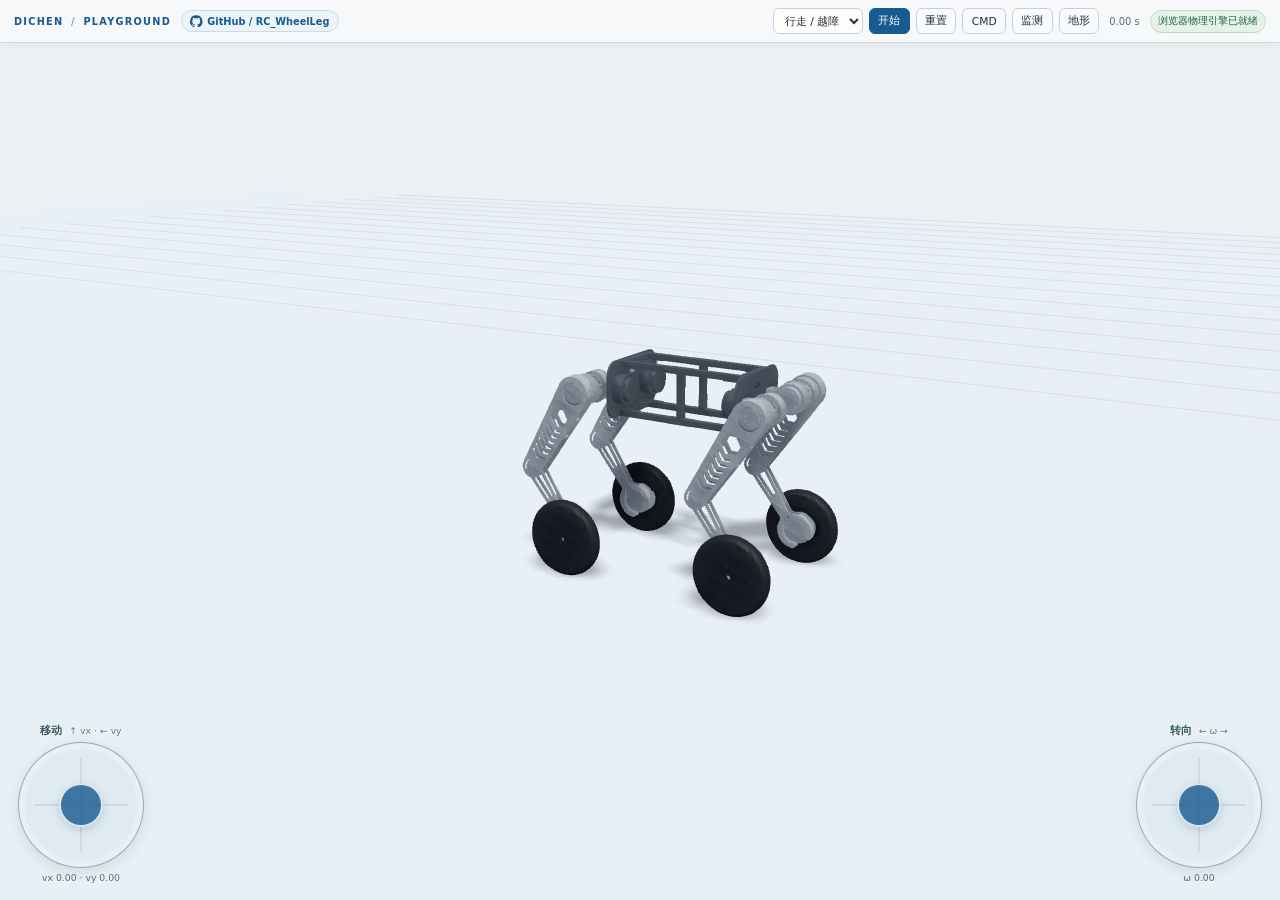
==== playground/index.html @ da1431a9 "feat: 用静态个人主页替换 Astro 博客 - 站点改为无构建的纯静态个人主页（index.html + assets/ + lang/ + playground/） - 新增 playgrou" ====
<!doctype html>
<html lang="zh-CN">
  <head>
    <meta charset="UTF-8" />
    <meta name="viewport" content="width=device-width, initial-scale=1.0" />
    <meta name="theme-color" content="#edf0f3" />
    <title>轮足机器人策略试玩区</title>
    <script type="module" crossorigin src="./assets/index-Bb1L5g20.js"></script>
    <link rel="stylesheet" crossorigin href="./assets/index-BJphMApO.css">
  </head>
  <body>
    <main id="scene" aria-label="16DOF 轮足机器人 MuJoCo 策略试玩画面">
      <div id="bootScreen" class="boot-screen" role="status">
        <div class="boot-mark">DICHEN / PLAYGROUND</div>
        <div class="boot-spinner" aria-hidden="true"></div>
        <strong>正在准备策略试玩区</strong>
        <span id="bootStage">初始化场景…</span>
        <div class="boot-progress" aria-label="加载进度"><i id="bootProgress"></i></div>
        <output id="bootPercent">0%</output>
      </div>

      <header class="top-bar">
        <a class="brand" href="../" aria-label="返回 Dichen 个人主页">DICHEN <span>/</span> PLAYGROUND</a>
        <div class="policy-context">
          <strong id="policyName">轮足机器人策略试玩</strong>
          <span id="policyMeta">浏览器内 MuJoCo WASM</span>
        </div>
        <a class="project-link" href="https://github.com/Dichen33/RC_WheelLeg" target="_blank" rel="noopener noreferrer" aria-label="在 GitHub 查看 RC_WheelLeg 仓库">
          <svg class="github-mark" viewBox="0 0 24 24" aria-hidden="true"><path d="M12 .5a12 12 0 0 0-3.79 23.39c.6.11.82-.26.82-.58v-2.04c-3.34.73-4.04-1.61-4.04-1.61-.55-1.39-1.34-1.76-1.34-1.76-1.09-.75.08-.74.08-.74 1.2.08 1.84 1.23 1.84 1.23 1.07 1.83 2.8 1.3 3.48.99.11-.77.42-1.3.76-1.6-2.67-.3-5.47-1.34-5.47-5.95 0-1.31.47-2.38 1.23-3.22-.12-.3-.53-1.52.12-3.17 0 0 1-.32 3.3 1.23a11.5 11.5 0 0 1 6 0c2.3-1.55 3.3-1.23 3.3-1.23.65 1.65.24 2.87.12 3.17.77.84 1.23 1.91 1.23 3.22 0 4.62-2.81 5.64-5.48 5.94.43.37.81 1.1.81 2.22v3.29c0 .32.22.69.83.57A12 12 0 0 0 12 .5Z" /></svg>
          <span>GitHub / RC_WheelLeg</span>
        </a>
        <div class="top-actions">
          <select id="policy" aria-label="选择策略"></select>
          <button id="start" class="primary" disabled>开始</button>
          <button id="reset" disabled>重置</button>
          <button id="cmdToggle" disabled>CMD</button>
          <button id="monitorToggle" disabled>监测</button>
          <button id="terrainToggle" disabled>地形</button>
        </div>
        <output id="command" class="command-output">vx 0.00 · vy 0.00 · ω 0.00</output>
        <output id="clock" class="clock">0.00 s</output>
        <span id="engineState" class="pill">正在加载…</span>
      </header>


      <div class="virtual-joystick joystick-left" id="leftJoystick" aria-label="左虚拟摇杆，控制前后左右">
        <div class="joystick-label"><strong>移动</strong><span>↑ vx · ← vy</span></div>
        <div class="joystick-base"><i class="joystick-cross horizontal"></i><i class="joystick-cross vertical"></i><div class="joystick-knob"></div></div>
        <output id="leftJoystickValue">vx 0.00 · vy 0.00</output>
      </div>
      <div class="virtual-joystick joystick-right" id="rightJoystick" aria-label="右虚拟摇杆，控制左右转向">
        <div class="joystick-label"><strong>转向</strong><span>← ω →</span></div>
        <div class="joystick-base"><i class="joystick-cross horizontal"></i><i class="joystick-cross vertical"></i><div class="joystick-knob"></div></div>
        <output id="rightJoystickValue">ω 0.00</output>
      </div>

      <aside id="cmdPanel" class="cmd-panel" aria-label="CMD 控制器" hidden>
        <div class="panel-heading">
          <div><p class="panel-kicker">PLAYGROUND / CMD</p><strong>运动指令</strong></div>
          <button id="cmdClose" class="icon-button" aria-label="关闭 CMD 控制器">×</button>
        </div>
        <p class="panel-copy">Q/E 转向、W/S 前后、A/D 横移；此处设置按键和摇杆对应的速度赋值。</p>
        <div class="controller-status"><span>输入模式</span><output id="controlSource">待命</output></div>
        <div class="command-settings">
          <label><span>vx 赋值</span><input id="commandSpeedVx" type="range" min="0" max="1" step="0.05" value="1" /><output id="commandSpeedVxValue">1.00 m/s</output></label>
          <label><span>vy 赋值</span><input id="commandSpeedVy" type="range" min="0" max="1" step="0.05" value="1" /><output id="commandSpeedVyValue">1.00 m/s</output></label>
          <label><span>ω 赋值</span><input id="commandSpeedYaw" type="range" min="0" max="1" step="0.05" value="1" /><output id="commandSpeedYawValue">1.00 rad/s</output></label>
        </div>
        <div class="command-live" aria-label="当前运动指令">
          <strong>当前指令</strong>
          <div><span>vx</span><output id="commandVxValue">0.00 m/s</output></div>
          <div><span>vy</span><output id="commandVyValue">0.00 m/s</output></div>
          <div><span>ω</span><output id="commandYawValue">0.00 rad/s</output></div>
        </div>
        <button id="commandStop" class="stop-command">归中 / 急停指令</button>
      </aside>

      <aside id="monitorPanel" class="monitor-panel" aria-label="策略监测" hidden>
        <div class="panel-heading">
          <div><p class="panel-kicker">PLAYGROUND / TELEMETRY</p><strong>策略监测</strong></div>
          <button id="monitorClose" class="icon-button" aria-label="关闭策略监测">×</button>
        </div>
        <div class="telemetry-summary"><span>机身 <output id="bodyPosition">x 0.00 · y 0.00 · z 0.00</output></span><span>接触 <output id="contactCount">0</output> · 地形 <output id="terrainContactCount">0</output></span></div>
        <canvas id="actionChart" width="320" height="132" aria-label="策略动作输出曲线"></canvas>
        <div id="actionValues" class="action-values" aria-label="当前十六维动作输出"></div>
      </aside>

      <aside id="terrainPanel" class="terrain-panel" aria-label="地形编辑器" hidden>
        <div class="panel-heading">
          <div><p class="panel-kicker">PLAYGROUND / TERRAIN</p><strong>地形编辑器</strong></div>
          <button id="terrainClose" class="icon-button" aria-label="关闭地形编辑器">×</button>
        </div>
        <p class="panel-copy">浏览器内编辑；应用时同步更新物理碰撞。可导入 ArenaX 场景 JSON 或基础 box XML。</p>
        <div class="terrain-form">
          <label>地表<select id="terrainKind"><option value="flat">平地</option><option value="slope">坡道</option><option value="stairs">阶梯</option><option value="obstacle_mix">随机障碍</option></select></label>
          <label>随机种子<input id="terrainSeed" type="number" min="0" max="99999" value="7" /></label>
        </div>
        <div class="terrain-tools" aria-label="障碍工具">
          <button data-terrain-tool="platform" class="active">高台</button><button data-terrain-tool="stairs">台阶</button><button data-terrain-tool="ramp">斜坡</button><button data-terrain-tool="stones">梅花桩</button><button data-terrain-tool="wall">矮墙</button>
        </div>
        <canvas id="terrainMap" width="520" height="260" aria-label="地形俯视编辑画布"></canvas>
        <p id="terrainHint" class="terrain-hint">选择工具后，在场地中点击放置。点击已有标记可选中。</p>
        <div id="terrainElements" class="terrain-elements"></div>
        <div id="terrainElementEditor" class="terrain-element-editor" hidden>
          <strong>选中障碍参数</strong>
          <label>位置 X<input id="elementX" type="number" step="0.1" /></label>
          <label>位置 Y<input id="elementY" type="number" step="0.1" /></label>
          <label>高度<input id="elementHeight" type="number" min="0.04" max="2" step="0.02" /></label>
          <label>长度倍率<input id="elementScaleX" type="number" min="0.2" max="4" step="0.1" /></label>
          <label>宽度倍率<input id="elementScaleY" type="number" min="0.2" max="4" step="0.1" /></label>
          <label>朝向 °<input id="elementYaw" type="number" min="-180" max="180" step="5" /></label>
        </div>
        <div class="terrain-actions">
          <button id="terrainClear">清空</button><button id="terrainExport">导出 JSON</button>
          <label class="file-button">导入<input id="terrainImport" type="file" accept=".json,.xml,application/json,text/xml" /></label>
          <button id="terrainApply" class="primary">应用到场景</button>
        </div>
      </aside>
    </main>
  </body>
</html>
---- playground/assets/index-BJphMApO.css ----
:root{color:#20262d;background:#e9eef2;font-family:Inter,ui-sans-serif,system-ui,-apple-system,BlinkMacSystemFont,Segoe UI,sans-serif}*{box-sizing:border-box}body{margin:0;min-width:320px;overflow:hidden}button,select{font:inherit}button{background:#f8fafbd9;border:1px solid #c7d0d8;border-radius:6px;color:#24313b;cursor:pointer;padding:.42rem .66rem}button:hover:not(:disabled){background:#fff;border-color:#7f919f}button:disabled{cursor:wait;opacity:.54}button.primary{background:#185a91;border-color:#185a91;color:#fff}button.primary:hover:not(:disabled){background:#104b7b}#scene{background:#e9eef2;height:100dvh;min-height:420px;overflow:hidden;position:relative;width:100vw}.scene-canvas{top:0;right:0;bottom:0;left:0;position:absolute;z-index:0}.scene-canvas canvas{display:block;height:100%;width:100%}.top-bar{align-items:center;background:#f7f9fbe8;border-bottom:1px solid #cfd8df;box-shadow:0 1px 9px #1f36400e;display:flex;gap:10px;left:0;min-height:43px;padding:5px 14px;position:absolute;right:0;top:0;z-index:2;-webkit-backdrop-filter:blur(10px);backdrop-filter:blur(10px)}.brand{color:#185a91;font-size:.61rem;font-weight:780;letter-spacing:.13em;text-decoration:none;white-space:nowrap}.brand span{color:#8da1b0;padding:0 .18rem}.policy-context{border-left:1px solid #d3dce3;display:grid;gap:.06rem;min-width:0;padding-left:14px}.policy-context strong{font-size:.72rem;line-height:1.1;white-space:nowrap}.policy-context span{color:#70808c;font-size:.6rem;overflow:hidden;text-overflow:ellipsis;white-space:nowrap}.policy-context,.command-output{display:none}.project-link{align-items:center;background:#edf4f8;border:1px solid #cbdbe5;border-radius:999px;color:#185a91;display:inline-flex;flex:0 0 auto;font-size:.61rem;font-weight:700;gap:.28rem;padding:.26rem .52rem;text-decoration:none;white-space:nowrap}.project-link:hover{background:#e3eff6;border-color:#8eafc4;color:#104b7b}.github-mark{fill:currentColor;height:.78rem;width:.78rem}.top-actions{display:flex;gap:6px;margin-left:auto}.top-actions select{background:#fffdfa;border:1px solid #c7d0d8;border-radius:6px;color:#26333c;max-width:150px;padding:.31rem .4rem;font-size:.68rem}.top-actions button{font-size:.67rem;padding:.33rem .52rem}.command-output,.clock{color:#5c6c78;font-size:.62rem;white-space:nowrap}.clock{font-variant-numeric:tabular-nums}.pill{background:#f8fafb;border:1px solid #cbd2d9;border-radius:999px;color:#53616d;font-size:.61rem;padding:.25rem .45rem;white-space:nowrap}.pill.ready{background:#e5f2ea;border-color:#b8ddc3;color:#24613a}.pill.error{background:#fbe9e9;border-color:#efc4c4;color:#8f3030}.cmd-panel,.monitor-panel{background:#f9fbfdec;border:1px solid #cbd6df;border-radius:8px;box-shadow:0 8px 28px #22354422;display:grid;gap:9px;padding:11px;position:absolute;top:55px;z-index:3;-webkit-backdrop-filter:blur(12px);backdrop-filter:blur(12px)}.cmd-panel{left:14px;width:min(350px,calc(100vw - 28px))}.monitor-panel{left:378px;width:min(330px,calc(100vw - 392px))}.cmd-panel[hidden],.monitor-panel[hidden]{display:none}.telemetry-summary{color:#60707c;display:flex;font-size:.63rem;justify-content:space-between}.telemetry-summary output{color:#1f3f57;font-variant-numeric:tabular-nums}#actionChart{background:#edf2f5;border:1px solid #d2dde4;border-radius:6px;height:auto;width:100%}.action-values{display:grid;font-variant-numeric:tabular-nums;gap:3px 5px;grid-template-columns:repeat(4,1fr)}.action-values span{background:#f0f4f7;border-radius:3px;color:#50616d;font-size:.56rem;padding:.17rem .22rem}.action-values b{color:#195886;font-weight:680}.controller-status{align-items:center;background:#edf4f7;border:1px solid #d5e1e7;border-radius:5px;color:#627580;display:flex;font-size:.63rem;justify-content:space-between;padding:.38rem .5rem}.controller-status output{color:#185a91;font-weight:700}.command-settings{border-top:1px solid #d8e1e6;display:grid;gap:8px;padding-top:8px}.command-settings label{align-items:center;color:#4c5d68;display:grid;font-size:.63rem;gap:6px;grid-template-columns:58px 1fr 78px}.command-settings input{accent-color:#185a91;min-width:0}.command-settings output{color:#21608c;font-variant-numeric:tabular-nums;text-align:right}.command-live{display:grid;gap:5px;grid-template-columns:repeat(3,1fr)}.command-live strong{color:#263b49;font-size:.66rem;grid-column:1 / -1}.command-live div{background:#edf2f5;border-radius:4px;display:grid;gap:2px;padding:.35rem .4rem}.command-live span{color:#70808c;font-size:.57rem}.command-live output{color:#195886;font-size:.62rem;font-variant-numeric:tabular-nums;white-space:nowrap}.stop-command{background:#fff4f1;border-color:#e6b5a8;color:#9c4432;font-size:.65rem}.virtual-joystick{bottom:17px;color:#345466;display:grid;gap:4px;justify-items:center;pointer-events:auto;position:absolute;touch-action:none;-webkit-user-select:none;user-select:none;z-index:2}.joystick-left{left:18px}.joystick-right{right:18px}.joystick-label{align-items:baseline;display:flex;gap:7px;text-shadow:0 1px 2px #fff}.joystick-label strong{font-size:.7rem}.joystick-label span{color:#607985;font-size:.58rem}.joystick-base{background:#dbe8eea8;border:1px solid #7694a4b8;border-radius:50%;box-shadow:inset 0 0 0 6px #eef5f880,0 4px 13px #233b481c;height:126px;position:relative;width:126px}.joystick-cross{background:#6d8c9b55;display:block;left:50%;position:absolute;top:50%;transform:translate(-50%,-50%)}.joystick-cross.horizontal{height:1px;width:76%}.joystick-cross.vertical{height:76%;width:1px}.joystick-knob{background:#185a91cf;border:2px solid #ffffffcc;border-radius:50%;box-shadow:0 3px 9px #183e522e;height:44px;left:50%;position:absolute;top:50%;transform:translate(-50%,-50%);width:44px}.virtual-joystick output{color:#496978;font-size:.58rem;font-variant-numeric:tabular-nums;text-shadow:0 1px 2px #fff}.terrain-panel{background:#f9fbfdec;border-left:1px solid #cbd6df;box-shadow:-10px 0 32px #2235441f;display:flex;flex-direction:column;gap:10px;max-width:min(390px,100vw);overflow:auto;padding:14px;position:absolute;right:0;top:43px;bottom:0;width:390px;z-index:3;-webkit-backdrop-filter:blur(12px);backdrop-filter:blur(12px)}.terrain-panel[hidden]{display:none}.panel-heading{align-items:start;display:flex;justify-content:space-between}.panel-heading strong{font-size:.88rem}.panel-kicker{color:#185a91;font-size:.58rem;font-weight:750;letter-spacing:.12em;margin:0 0 .2rem}.panel-copy,.terrain-hint{color:#687984;font-size:.68rem;line-height:1.45;margin:0}.icon-button{font-size:1rem;line-height:1;padding:.2rem .43rem}.terrain-form{display:grid;grid-template-columns:1fr 1fr;gap:8px}.terrain-form label{color:#485963;display:grid;font-size:.65rem;font-weight:650;gap:.25rem}.terrain-form label:last-child{grid-column:span 2}.terrain-form select,.terrain-form input{background:#fff;border:1px solid #c7d0d8;border-radius:5px;color:#273640;min-width:0;padding:.32rem}.terrain-form input[type=range]{accent-color:#185a91;padding:0;width:100%}.terrain-form output{color:#627580;font-size:.61rem;font-weight:500}.terrain-tools{display:flex;flex-wrap:wrap;gap:5px}.terrain-tools button,.terrain-actions button,.file-button{font-size:.65rem;padding:.32rem .46rem}.terrain-tools button.active{background:#e6f0f8;border-color:#7ca4c3;color:#145486}#terrainMap{background:#eaf0eb;border:1px solid #c8d3db;border-radius:7px;cursor:crosshair;height:auto;max-width:100%;width:100%}.terrain-elements{display:grid;gap:4px;max-height:108px;overflow:auto}.terrain-element{align-items:center;background:#ffffffbd;border:1px solid #d6dfe5;border-radius:5px;display:flex;font-size:.65rem;justify-content:space-between;padding:.31rem .42rem}.terrain-element.selected{border-color:#5c93bb;color:#155583}.terrain-element button{font-size:.61rem;padding:.16rem .32rem}.terrain-element-editor{background:#f2f6f8;border:1px solid #d4e0e6;border-radius:6px;display:grid;gap:7px;grid-template-columns:1fr 1fr;padding:8px}.terrain-element-editor[hidden]{display:none}.terrain-element-editor strong{font-size:.67rem;grid-column:span 2}.terrain-element-editor label{color:#52636e;display:grid;font-size:.6rem;gap:3px}.terrain-element-editor input{background:#fff;border:1px solid #c7d0d8;border-radius:4px;color:#273640;min-width:0;padding:.27rem}.terrain-actions{display:flex;flex-wrap:wrap;gap:5px}.file-button{background:#f8fafbd9;border:1px solid #c7d0d8;border-radius:6px;color:#24313b;cursor:pointer}.file-button input{display:none}.boot-screen{align-items:center;background:radial-gradient(circle at 50% 44%,#f8fafced,#e7edf2f8 60%,#dfe6ecfa);display:flex;flex-direction:column;top:0;right:0;bottom:0;left:0;justify-content:center;position:fixed;text-align:center;transition:opacity .58s ease,visibility .58s ease;z-index:10}.boot-screen.reveal{opacity:0;pointer-events:none;visibility:hidden}.boot-mark{color:#185a91;font-size:.72rem;font-weight:780;letter-spacing:.17em;margin-bottom:1.15rem}.boot-spinner{animation:spin 1s linear infinite;border:2px solid #c1cfda;border-radius:50%;border-top-color:#185a91;height:34px;margin-bottom:1rem;width:34px}.boot-screen strong{font-size:1rem}.boot-screen span{color:#677783;font-size:.78rem;margin-top:.4rem}.boot-progress{background:#d1dce4;border-radius:999px;height:5px;margin-top:1.15rem;overflow:hidden;width:min(310px,64vw)}.boot-progress i{background:#185a91;border-radius:inherit;display:block;height:100%;transition:width .42s ease;width:0}.boot-screen output{color:#6c7b87;font-size:.72rem;margin-top:.42rem}@keyframes spin{to{transform:rotate(360deg)}}@media (max-width: 890px){.top-bar{flex-wrap:wrap;gap:5px 8px;min-height:48px;padding:5px 10px}.policy-context{flex:1}.top-actions{margin-left:0;order:3}.command-output{margin-left:auto}.monitor-panel{left:14px;top:315px;width:min(330px,calc(100vw - 28px))}}@media (max-width: 560px){.brand{display:none}.policy-context{border-left:0;padding-left:0}.policy-context span,.command-output,.pill{display:none}.project-link{font-size:.57rem;gap:.2rem;padding:.22rem .42rem}.github-mark{height:.7rem;width:.7rem}.top-actions select{max-width:120px}.cmd-panel{left:10px;top:58px;width:calc(100vw - 20px)}.monitor-panel{left:10px;top:315px;width:calc(100vw - 20px)}.virtual-joystick{bottom:12px}.joystick-left{left:10px}.joystick-right{right:10px}.joystick-base{height:112px;width:112px}.joystick-knob{height:40px;width:40px}.joystick-label span{display:none}}
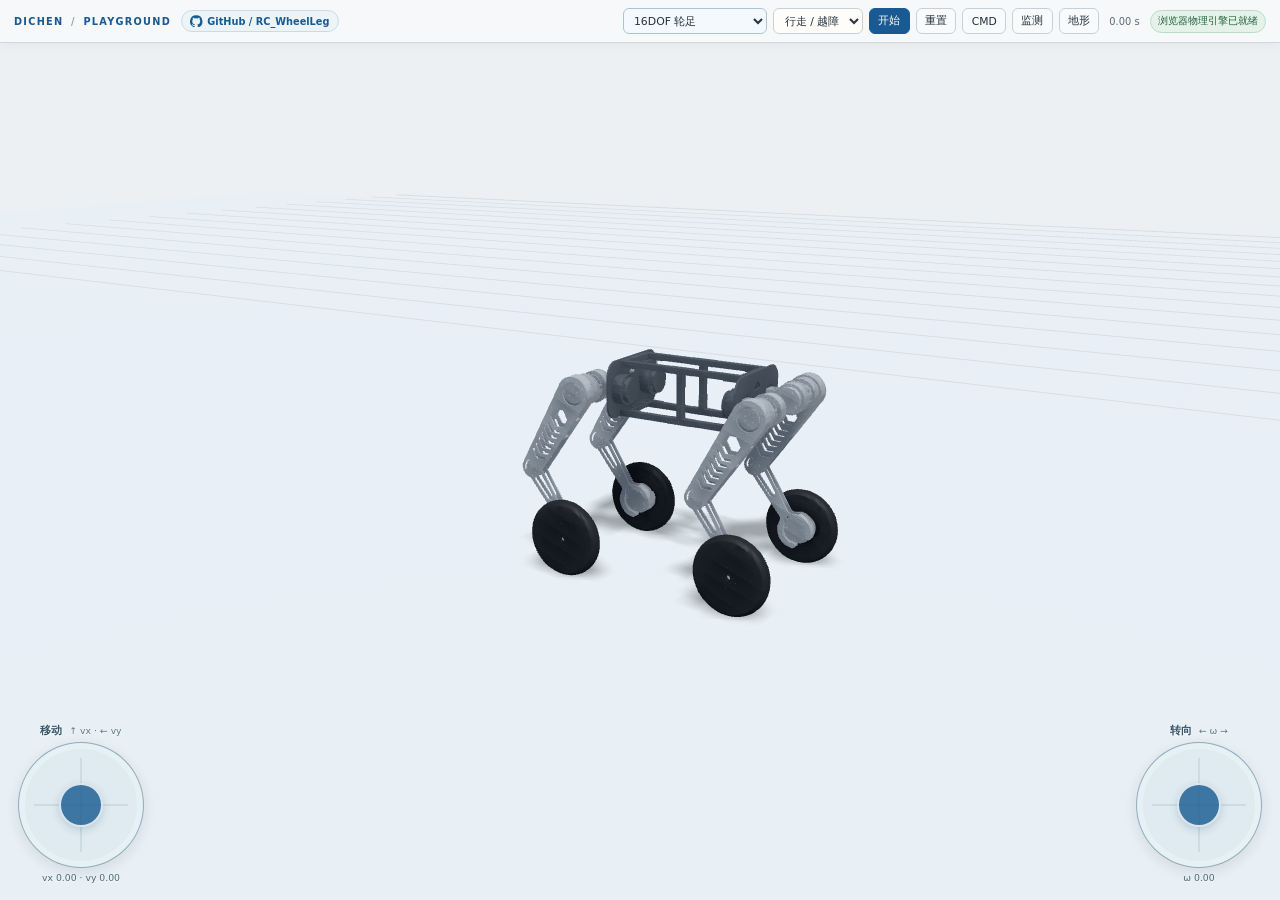
==== commit b55f14c6: "feat(playground): 试玩区支持切换机器人，接入 HighTorque-MiniDog 12DOF 在线策略体验区此前只跑 16DOF 轮足机器人，现在「行走/越障」下拉左侧新增 机器人" ====
--- a/playground/index.html
+++ b/playground/index.html
@@ -4,9 +4,9 @@
     <meta charset="UTF-8" />
     <meta name="viewport" content="width=device-width, initial-scale=1.0" />
     <meta name="theme-color" content="#edf0f3" />
-    <title>轮足机器人策略试玩区</title>
-    <script type="module" crossorigin src="./assets/index-Bb1L5g20.js"></script>
-    <link rel="stylesheet" crossorigin href="./assets/index-BJphMApO.css">
+    <title>机器人强化学习策略试玩区</title>
+    <script type="module" crossorigin src="./assets/index-FQNt23It.js"></script>
+    <link rel="stylesheet" crossorigin href="./assets/index-MgtYnWyg.css">
   </head>
   <body>
     <main id="scene" aria-label="16DOF 轮足机器人 MuJoCo 策略试玩画面">
@@ -25,11 +25,12 @@
           <strong id="policyName">轮足机器人策略试玩</strong>
           <span id="policyMeta">浏览器内 MuJoCo WASM</span>
         </div>
-        <a class="project-link" href="https://github.com/Dichen33/RC_WheelLeg" target="_blank" rel="noopener noreferrer" aria-label="在 GitHub 查看 RC_WheelLeg 仓库">
+        <a id="repoLink" class="project-link" href="https://github.com/Dichen33/RC_WheelLeg" target="_blank" rel="noopener noreferrer" aria-label="在 GitHub 查看机器人仓库">
           <svg class="github-mark" viewBox="0 0 24 24" aria-hidden="true"><path d="M12 .5a12 12 0 0 0-3.79 23.39c.6.11.82-.26.82-.58v-2.04c-3.34.73-4.04-1.61-4.04-1.61-.55-1.39-1.34-1.76-1.34-1.76-1.09-.75.08-.74.08-.74 1.2.08 1.84 1.23 1.84 1.23 1.07 1.83 2.8 1.3 3.48.99.11-.77.42-1.3.76-1.6-2.67-.3-5.47-1.34-5.47-5.95 0-1.31.47-2.38 1.23-3.22-.12-.3-.53-1.52.12-3.17 0 0 1-.32 3.3 1.23a11.5 11.5 0 0 1 6 0c2.3-1.55 3.3-1.23 3.3-1.23.65 1.65.24 2.87.12 3.17.77.84 1.23 1.91 1.23 3.22 0 4.62-2.81 5.64-5.48 5.94.43.37.81 1.1.81 2.22v3.29c0 .32.22.69.83.57A12 12 0 0 0 12 .5Z" /></svg>
-          <span>GitHub / RC_WheelLeg</span>
+          <span id="repoLinkLabel">GitHub / RC_WheelLeg</span>
         </a>
         <div class="top-actions">
+          <select id="robot" aria-label="选择机器人"></select>
           <select id="policy" aria-label="选择策略"></select>
           <button id="start" class="primary" disabled>开始</button>
           <button id="reset" disabled>重置</button>
@@ -82,7 +83,7 @@
         </div>
         <div class="telemetry-summary"><span>机身 <output id="bodyPosition">x 0.00 · y 0.00 · z 0.00</output></span><span>接触 <output id="contactCount">0</output> · 地形 <output id="terrainContactCount">0</output></span></div>
         <canvas id="actionChart" width="320" height="132" aria-label="策略动作输出曲线"></canvas>
-        <div id="actionValues" class="action-values" aria-label="当前十六维动作输出"></div>
+        <div id="actionValues" class="action-values" aria-label="当前动作输出"></div>
       </aside>
 
       <aside id="terrainPanel" class="terrain-panel" aria-label="地形编辑器" hidden>
--- a/playground/assets/index-MgtYnWyg.css
+++ b/playground/assets/index-MgtYnWyg.css
@@ -0,0 +1 @@
+:root{color:#20262d;background:#e9eef2;font-family:Inter,ui-sans-serif,system-ui,-apple-system,BlinkMacSystemFont,Segoe UI,sans-serif}*{box-sizing:border-box}body{margin:0;min-width:320px;overflow:hidden}button,select{font:inherit}button{background:#f8fafbd9;border:1px solid #c7d0d8;border-radius:6px;color:#24313b;cursor:pointer;padding:.42rem .66rem}button:hover:not(:disabled){background:#fff;border-color:#7f919f}button:disabled{cursor:wait;opacity:.54}button.primary{background:#185a91;border-color:#185a91;color:#fff}button.primary:hover:not(:disabled){background:#104b7b}#scene{background:#e9eef2;height:100dvh;min-height:420px;overflow:hidden;position:relative;width:100vw}.scene-canvas{top:0;right:0;bottom:0;left:0;position:absolute;z-index:0}.scene-canvas canvas{display:block;height:100%;width:100%}.top-bar{align-items:center;background:#f7f9fbe8;border-bottom:1px solid #cfd8df;box-shadow:0 1px 9px #1f36400e;display:flex;gap:10px;left:0;min-height:43px;padding:5px 14px;position:absolute;right:0;top:0;z-index:2;-webkit-backdrop-filter:blur(10px);backdrop-filter:blur(10px)}.brand{color:#185a91;font-size:.61rem;font-weight:780;letter-spacing:.13em;text-decoration:none;white-space:nowrap}.brand span{color:#8da1b0;padding:0 .18rem}.policy-context{border-left:1px solid #d3dce3;display:grid;gap:.06rem;min-width:0;padding-left:14px}.policy-context strong{font-size:.72rem;line-height:1.1;white-space:nowrap}.policy-context span{color:#70808c;font-size:.6rem;overflow:hidden;text-overflow:ellipsis;white-space:nowrap}.policy-context,.command-output{display:none}.project-link{align-items:center;background:#edf4f8;border:1px solid #cbdbe5;border-radius:999px;color:#185a91;display:inline-flex;flex:0 0 auto;font-size:.61rem;font-weight:700;gap:.28rem;padding:.26rem .52rem;text-decoration:none;white-space:nowrap}.project-link:hover{background:#e3eff6;border-color:#8eafc4;color:#104b7b}.github-mark{fill:currentColor;height:.78rem;width:.78rem}.top-actions{display:flex;gap:6px;margin-left:auto;min-width:0}.top-actions select{background:#fffdfa;border:1px solid #c7d0d8;border-radius:6px;color:#26333c;flex:0 1 auto;max-width:150px;min-width:86px;padding:.31rem .4rem;font-size:.68rem}#robot{border-color:#a9c4d6;background:#f3f9fd}.top-actions button{font-size:.67rem;padding:.33rem .52rem}.command-output,.clock{color:#5c6c78;font-size:.62rem;white-space:nowrap}.clock{font-variant-numeric:tabular-nums}.pill{background:#f8fafb;border:1px solid #cbd2d9;border-radius:999px;color:#53616d;font-size:.61rem;padding:.25rem .45rem;white-space:nowrap}.pill.ready{background:#e5f2ea;border-color:#b8ddc3;color:#24613a}.pill.error{background:#fbe9e9;border-color:#efc4c4;color:#8f3030}.cmd-panel,.monitor-panel{background:#f9fbfdec;border:1px solid #cbd6df;border-radius:8px;box-shadow:0 8px 28px #22354422;display:grid;gap:9px;padding:11px;position:absolute;top:55px;z-index:3;-webkit-backdrop-filter:blur(12px);backdrop-filter:blur(12px)}.cmd-panel{left:14px;width:min(350px,calc(100vw - 28px))}.monitor-panel{left:378px;width:min(330px,calc(100vw - 392px))}.cmd-panel[hidden],.monitor-panel[hidden]{display:none}.telemetry-summary{color:#60707c;display:flex;font-size:.63rem;justify-content:space-between}.telemetry-summary output{color:#1f3f57;font-variant-numeric:tabular-nums}#actionChart{background:#edf2f5;border:1px solid #d2dde4;border-radius:6px;height:auto;width:100%}.action-values{display:grid;font-variant-numeric:tabular-nums;gap:3px 5px;grid-template-columns:repeat(4,1fr)}.action-values span{background:#f0f4f7;border-radius:3px;color:#50616d;font-size:.56rem;padding:.17rem .22rem}.action-values b{color:#195886;font-weight:680}.controller-status{align-items:center;background:#edf4f7;border:1px solid #d5e1e7;border-radius:5px;color:#627580;display:flex;font-size:.63rem;justify-content:space-between;padding:.38rem .5rem}.controller-status output{color:#185a91;font-weight:700}.command-settings{border-top:1px solid #d8e1e6;display:grid;gap:8px;padding-top:8px}.command-settings label{align-items:center;color:#4c5d68;display:grid;font-size:.63rem;gap:6px;grid-template-columns:58px 1fr 78px}.command-settings input{accent-color:#185a91;min-width:0}.command-settings output{color:#21608c;font-variant-numeric:tabular-nums;text-align:right}.command-live{display:grid;gap:5px;grid-template-columns:repeat(3,1fr)}.command-live strong{color:#263b49;font-size:.66rem;grid-column:1 / -1}.command-live div{background:#edf2f5;border-radius:4px;display:grid;gap:2px;padding:.35rem .4rem}.command-live span{color:#70808c;font-size:.57rem}.command-live output{color:#195886;font-size:.62rem;font-variant-numeric:tabular-nums;white-space:nowrap}.stop-command{background:#fff4f1;border-color:#e6b5a8;color:#9c4432;font-size:.65rem}.virtual-joystick{bottom:17px;color:#345466;display:grid;gap:4px;justify-items:center;pointer-events:auto;position:absolute;touch-action:none;-webkit-user-select:none;user-select:none;z-index:2}.joystick-left{left:18px}.joystick-right{right:18px}.joystick-label{align-items:baseline;display:flex;gap:7px;text-shadow:0 1px 2px #fff}.joystick-label strong{font-size:.7rem}.joystick-label span{color:#607985;font-size:.58rem}.joystick-base{background:#dbe8eea8;border:1px solid #7694a4b8;border-radius:50%;box-shadow:inset 0 0 0 6px #eef5f880,0 4px 13px #233b481c;height:126px;position:relative;width:126px}.joystick-cross{background:#6d8c9b55;display:block;left:50%;position:absolute;top:50%;transform:translate(-50%,-50%)}.joystick-cross.horizontal{height:1px;width:76%}.joystick-cross.vertical{height:76%;width:1px}.joystick-knob{background:#185a91cf;border:2px solid #ffffffcc;border-radius:50%;box-shadow:0 3px 9px #183e522e;height:44px;left:50%;position:absolute;top:50%;transform:translate(-50%,-50%);width:44px}.virtual-joystick output{color:#496978;font-size:.58rem;font-variant-numeric:tabular-nums;text-shadow:0 1px 2px #fff}.terrain-panel{background:#f9fbfdec;border-left:1px solid #cbd6df;box-shadow:-10px 0 32px #2235441f;display:flex;flex-direction:column;gap:10px;max-width:min(390px,100vw);overflow:auto;padding:14px;position:absolute;right:0;top:43px;bottom:0;width:390px;z-index:3;-webkit-backdrop-filter:blur(12px);backdrop-filter:blur(12px)}.terrain-panel[hidden]{display:none}.panel-heading{align-items:start;display:flex;justify-content:space-between}.panel-heading strong{font-size:.88rem}.panel-kicker{color:#185a91;font-size:.58rem;font-weight:750;letter-spacing:.12em;margin:0 0 .2rem}.panel-copy,.terrain-hint{color:#687984;font-size:.68rem;line-height:1.45;margin:0}.icon-button{font-size:1rem;line-height:1;padding:.2rem .43rem}.terrain-form{display:grid;grid-template-columns:1fr 1fr;gap:8px}.terrain-form label{color:#485963;display:grid;font-size:.65rem;font-weight:650;gap:.25rem}.terrain-form label:last-child{grid-column:span 2}.terrain-form select,.terrain-form input{background:#fff;border:1px solid #c7d0d8;border-radius:5px;color:#273640;min-width:0;padding:.32rem}.terrain-form input[type=range]{accent-color:#185a91;padding:0;width:100%}.terrain-form output{color:#627580;font-size:.61rem;font-weight:500}.terrain-tools{display:flex;flex-wrap:wrap;gap:5px}.terrain-tools button,.terrain-actions button,.file-button{font-size:.65rem;padding:.32rem .46rem}.terrain-tools button.active{background:#e6f0f8;border-color:#7ca4c3;color:#145486}#terrainMap{background:#eaf0eb;border:1px solid #c8d3db;border-radius:7px;cursor:crosshair;height:auto;max-width:100%;width:100%}.terrain-elements{display:grid;gap:4px;max-height:108px;overflow:auto}.terrain-element{align-items:center;background:#ffffffbd;border:1px solid #d6dfe5;border-radius:5px;display:flex;font-size:.65rem;justify-content:space-between;padding:.31rem .42rem}.terrain-element.selected{border-color:#5c93bb;color:#155583}.terrain-element button{font-size:.61rem;padding:.16rem .32rem}.terrain-element-editor{background:#f2f6f8;border:1px solid #d4e0e6;border-radius:6px;display:grid;gap:7px;grid-template-columns:1fr 1fr;padding:8px}.terrain-element-editor[hidden]{display:none}.terrain-element-editor strong{font-size:.67rem;grid-column:span 2}.terrain-element-editor label{color:#52636e;display:grid;font-size:.6rem;gap:3px}.terrain-element-editor input{background:#fff;border:1px solid #c7d0d8;border-radius:4px;color:#273640;min-width:0;padding:.27rem}.terrain-actions{display:flex;flex-wrap:wrap;gap:5px}.file-button{background:#f8fafbd9;border:1px solid #c7d0d8;border-radius:6px;color:#24313b;cursor:pointer}.file-button input{display:none}.boot-screen{align-items:center;background:radial-gradient(circle at 50% 44%,#f8fafced,#e7edf2f8 60%,#dfe6ecfa);display:flex;flex-direction:column;top:0;right:0;bottom:0;left:0;justify-content:center;position:fixed;text-align:center;transition:opacity .58s ease,visibility .58s ease;z-index:10}.boot-screen.reveal{opacity:0;pointer-events:none;visibility:hidden}.boot-mark{color:#185a91;font-size:.72rem;font-weight:780;letter-spacing:.17em;margin-bottom:1.15rem}.boot-spinner{animation:spin 1s linear infinite;border:2px solid #c1cfda;border-radius:50%;border-top-color:#185a91;height:34px;margin-bottom:1rem;width:34px}.boot-screen strong{font-size:1rem}.boot-screen span{color:#677783;font-size:.78rem;margin-top:.4rem}.boot-progress{background:#d1dce4;border-radius:999px;height:5px;margin-top:1.15rem;overflow:hidden;width:min(310px,64vw)}.boot-progress i{background:#185a91;border-radius:inherit;display:block;height:100%;transition:width .42s ease;width:0}.boot-screen output{color:#6c7b87;font-size:.72rem;margin-top:.42rem}@keyframes spin{to{transform:rotate(360deg)}}@media (max-width: 1180px){.top-actions select{max-width:116px}}@media (max-width: 890px){.top-bar{flex-wrap:wrap;gap:5px 8px;min-height:48px;padding:5px 10px}.policy-context{flex:1}.top-actions{margin-left:0;order:3}.command-output{margin-left:auto}.monitor-panel{left:14px;top:315px;width:min(330px,calc(100vw - 28px))}}@media (max-width: 560px){.brand{display:none}.policy-context{border-left:0;padding-left:0}.policy-context span,.command-output,.pill{display:none}.project-link{font-size:.57rem;gap:.2rem;padding:.22rem .42rem}.github-mark{height:.7rem;width:.7rem}.top-actions select{max-width:96px}.cmd-panel{left:10px;top:58px;width:calc(100vw - 20px)}.monitor-panel{left:10px;top:315px;width:calc(100vw - 20px)}.virtual-joystick{bottom:12px}.joystick-left{left:10px}.joystick-right{right:10px}.joystick-base{height:112px;width:112px}.joystick-knob{height:40px;width:40px}.joystick-label span{display:none}}
